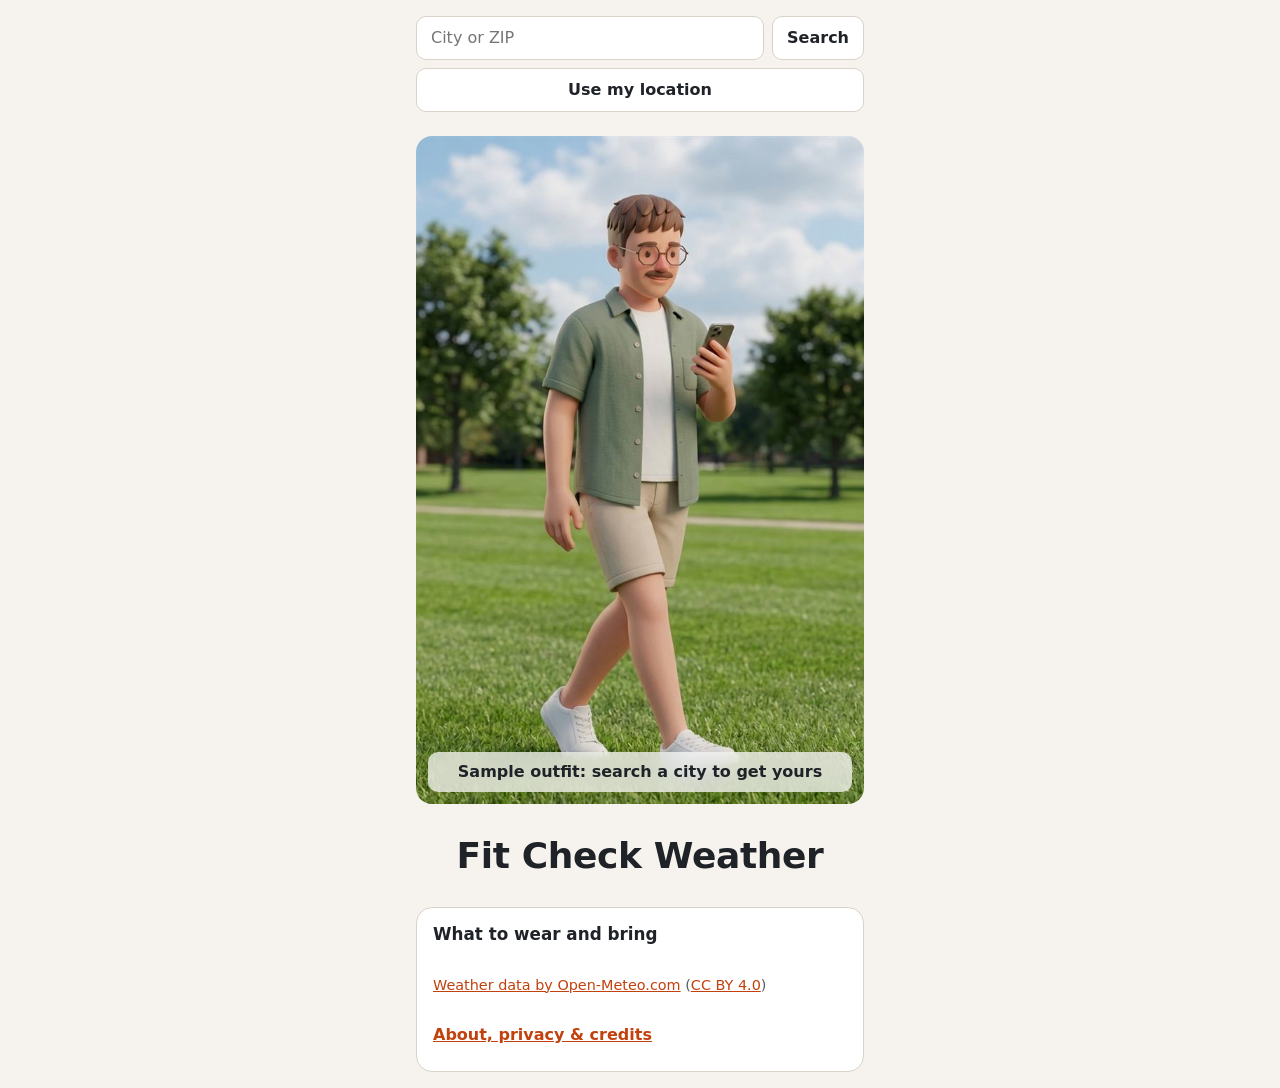
==== index.html @ 18fafe9d "Render the phone main screen from the recommendation state (checkpoint 5) - js/render.js: character," ====
<!doctype html>
<html lang="en">
<head>
  <meta charset="utf-8">
  <meta name="viewport" content="width=device-width, initial-scale=1">
  <title>Fit Check Weather</title>
  <meta name="description" content="What to wear on campus today, based on the live forecast for the hours you're outside.">
  <link rel="icon" href="art/icons/static/clear-day.svg" type="image/svg+xml">
  <link rel="stylesheet" href="css/styles.css">
  <script type="module" src="js/main.js"></script>
</head>
<body>
  <!-- Main screen. Phone order and laptop columns come from spec.md, Screen designs. -->
  <main id="main-screen" class="main-screen">
    <section class="area-location" aria-label="Location">
      <p id="location-name" class="location-name"></p>
      <form id="search-form" class="search-form" role="search">
        <label for="search-input" class="visually-hidden">City or ZIP code</label>
        <input id="search-input" type="search" placeholder="City or ZIP" autocomplete="off" enterkeyhint="search" required>
        <button type="submit">Search</button>
      </form>
      <button id="locate-btn" class="locate-btn" type="button">Use my location</button>
      <p id="location-message" class="location-message" role="status"></p>
      <ul id="place-list" class="place-list" aria-label="Matching places" hidden></ul>
    </section>

    <section class="area-character" aria-label="Outfit">
      <figure class="character-card">
        <img id="character-img" src="img/warm-1-character.jpg" alt="" width="640" height="954">
        <p id="sample-label" class="sample-label" hidden>Sample outfit: search a city to get yours</p>
        <div id="icon-card" class="icon-card" hidden>
          <img id="weather-icon" class="weather-icon" src="" alt="" width="72" height="72">
          <div class="icon-card-text">
            <span id="icon-word" class="icon-word"></span>
            <span id="icon-category" class="icon-category"></span>
          </div>
          <button id="pause-btn" class="pause-btn" type="button" aria-pressed="false" aria-label="Pause icon animation">
            <svg class="pause-glyph" viewBox="0 0 20 20" aria-hidden="true"><rect x="4" y="3" width="4" height="14" rx="1"/><rect x="12" y="3" width="4" height="14" rx="1"/></svg>
            <svg class="play-glyph" viewBox="0 0 20 20" aria-hidden="true"><path d="M5 3l12 7-12 7z"/></svg>
          </button>
        </div>
      </figure>
      <!-- Checkpoint 6: See the fit button -->
    </section>

    <section class="area-window" aria-label="Hours outside">
      <!-- Checkpoint 6: "I'm out from ___ to ___" -->
    </section>

    <section class="area-day" aria-label="Selected day">
      <h1 id="day-name" class="day-name">Fit Check Weather</h1>
      <p id="day-date" class="day-date"></p>
    </section>

    <section id="weather-box" class="area-weather panel" aria-labelledby="weather-heading" hidden>
      <h2 id="weather-heading" class="panel-heading">Weather <span class="units">°F</span></h2>
      <div id="now-line" class="weather-line">
        <span class="line-label">Now</span>
        <img id="now-icon" class="line-icon" src="" alt="" width="40" height="40">
        <span id="now-text"></span>
      </div>
      <div class="weather-line">
        <span id="forecast-label" class="line-label">Forecast</span>
        <span id="forecast-text"></span>
      </div>
      <p class="source">Weather: Open-Meteo</p>
    </section>

    <section class="area-dates" aria-label="Choose a date">
      <!-- Checkpoint 6: date picker -->
    </section>

    <section class="area-extra panel" aria-labelledby="extra-heading">
      <h2 id="extra-heading" class="panel-heading">What to wear and bring</h2>
      <p id="summary-text" class="summary-text"></p>
      <ul id="reminder-list" class="reminder-list"></ul>
      <p class="credit">
        <a href="https://open-meteo.com/">Weather data by Open-Meteo.com</a>
        (<a href="https://creativecommons.org/licenses/by/4.0/">CC BY 4.0</a>)
      </p>
      <button id="info-btn" class="link-btn" type="button">About, privacy &amp; credits</button>
    </section>

    <!-- Announces each new recommendation to screen readers (req. 16) -->
    <p id="announcer" class="visually-hidden" aria-live="polite"></p>
  </main>

  <!-- Info screen, shown in place of the main screen (checkpoint 9) -->
  <section id="info-screen" class="info-screen" hidden></section>
</body>
</html>
---- css/styles.css ----
/* Color and spacing tokens. Dark mode follows the system unless a theme is forced. */
:root {
  --bg: #f6f3ee;
  --surface: #ffffff;
  --text: #1f2328;
  --text-muted: #57606a;
  --accent: #c2410c;
  --border: #d8d2c8;
  --frost: rgba(255, 255, 255, 0.72);
  --radius: 16px;
  --gap: 16px;
  --tap: 44px; /* minimum tap target, req. 15 */
  font-family: system-ui, -apple-system, "Segoe UI", Roboto, sans-serif;
  color-scheme: light dark;
}

@media (prefers-color-scheme: dark) {
  :root:not([data-theme="light"]) {
    --bg: #16181c;
    --surface: #22252b;
    --text: #e8e6e3;
    --text-muted: #a3a8b0;
    --accent: #fb923c;
    --border: #3a3f47;
    --frost: rgba(34, 37, 43, 0.72);
  }
}

:root[data-theme="dark"] {
  --bg: #16181c;
  --surface: #22252b;
  --text: #e8e6e3;
  --text-muted: #a3a8b0;
  --accent: #fb923c;
  --border: #3a3f47;
  --frost: rgba(34, 37, 43, 0.72);
}

*, *::before, *::after { box-sizing: border-box; }

body {
  margin: 0;
  background: var(--bg);
  color: var(--text);
  line-height: 1.5;
}

img { max-width: 100%; height: auto; display: block; }

/* Phone: single column, in the order the markup lists the areas */
.main-screen {
  display: flex;
  flex-direction: column;
  gap: var(--gap);
  max-width: 480px;
  margin: 0 auto;
  padding: var(--gap);
}

.visually-hidden {
  position: absolute; width: 1px; height: 1px; overflow: hidden;
  clip: rect(0 0 0 0); white-space: nowrap;
}

button, input {
  font: inherit;
  color: inherit;
  min-height: var(--tap);
  border-radius: 10px;
  border: 1px solid var(--border);
  background: var(--surface);
  padding: 0 14px;
}

button { cursor: pointer; font-weight: 600; }

:focus-visible { outline: 3px solid var(--accent); outline-offset: 2px; }

/* ---------- Location ---------- */
/* Columns can shrink below their content's natural width (no sideways scroll at 320px, req. 14) */
.main-screen > * { min-width: 0; }
.area-location { display: grid; grid-template-columns: minmax(0, 1fr); gap: 8px; }
.location-name { margin: 0; font-size: 1.25rem; font-weight: 700; }
.location-name:empty { display: none; }
.search-form { display: flex; gap: 8px; }
.search-form input { flex: 1; min-width: 0; }
.location-message { margin: 0; color: var(--accent); }
.location-message:empty { display: none; }
.place-list { list-style: none; margin: 0; padding: 0; display: grid; gap: 6px; }
.place-list button { width: 100%; text-align: left; }

/* ---------- Character card ---------- */
.character-card {
  position: relative;
  margin: 0;
  border-radius: var(--radius);
  overflow: hidden;
  background: var(--surface);
}

/* Sits where the icon card would be (the card is hidden in the sample state) */
.sample-label {
  position: absolute;
  bottom: 12px; left: 12px; right: 12px;
  margin: 0;
  padding: 8px 12px;
  border-radius: 10px;
  background: var(--frost);
  backdrop-filter: blur(12px);
  -webkit-backdrop-filter: blur(12px);
  font-weight: 600;
  text-align: center;
}

/* Frosted card over the lower part of the scene keeps icon and text readable */
.icon-card {
  position: absolute;
  left: 12px; right: 12px; bottom: 12px;
  display: flex;
  align-items: center;
  gap: 12px;
  padding: 10px 12px;
  border-radius: 14px;
  background: var(--frost);
  backdrop-filter: blur(14px);
  -webkit-backdrop-filter: blur(14px);
}
.icon-card[hidden] { display: none; }
.weather-icon { width: 64px; height: 64px; flex: none; }
.icon-card-text { display: grid; flex: 1; min-width: 0; }
.icon-word { font-size: 1.15rem; font-weight: 700; }
.icon-category { color: var(--text-muted); font-weight: 600; }
.pause-btn {
  flex: none;
  width: var(--tap);
  padding: 0;
  display: grid;
  place-items: center;
  background: transparent;
}
.pause-btn svg { width: 20px; height: 20px; fill: currentColor; }
.pause-btn .play-glyph { display: none; }
.pause-btn[aria-pressed="true"] .pause-glyph { display: none; }
.pause-btn[aria-pressed="true"] .play-glyph { display: block; }

/* ---------- Day ---------- */
.area-day { text-align: center; }
.day-name { margin: 0; font-size: 2.25rem; line-height: 1.1; letter-spacing: -0.01em; }
.day-date { margin: 4px 0 0; color: var(--text-muted); font-weight: 600; }
.day-date:empty { display: none; }

/* ---------- Panels: weather summary and extra info ---------- */
.panel {
  background: var(--surface);
  border: 1px solid var(--border);
  border-radius: var(--radius);
  padding: 14px 16px;
}
.panel[hidden] { display: none; }
.panel-heading { margin: 0 0 8px; font-size: 1.05rem; }
.units { color: var(--text-muted); font-weight: 600; }

.weather-line { display: flex; align-items: center; flex-wrap: wrap; gap: 4px 10px; padding: 6px 0; }
.weather-line[hidden] { display: none; }
.line-label { font-weight: 700; min-width: 4.5rem; }
.line-icon { width: 32px; height: 32px; }
.source { margin: 6px 0 0; color: var(--text-muted); font-size: 0.9rem; }

.summary-text { margin: 0 0 10px; }
.summary-text:empty { display: none; }
.reminder-list { list-style: none; margin: 0 0 10px; padding: 0; display: grid; gap: 8px; }
.reminder-list li { display: flex; align-items: center; gap: 10px; }
.reminder-list img { width: 40px; height: 40px; flex: none; }
.credit { margin: 0 0 8px; color: var(--text-muted); font-size: 0.9rem; }
.credit a, .link-btn { color: var(--accent); }
/* Taller hit area for the credit links without changing the line's look (req. 15) */
.credit a { display: inline-block; padding: 12px 0; margin: -12px 0; }
.credit { line-height: 2.75; }
.link-btn { border: 0; background: none; padding: 0; text-decoration: underline; }
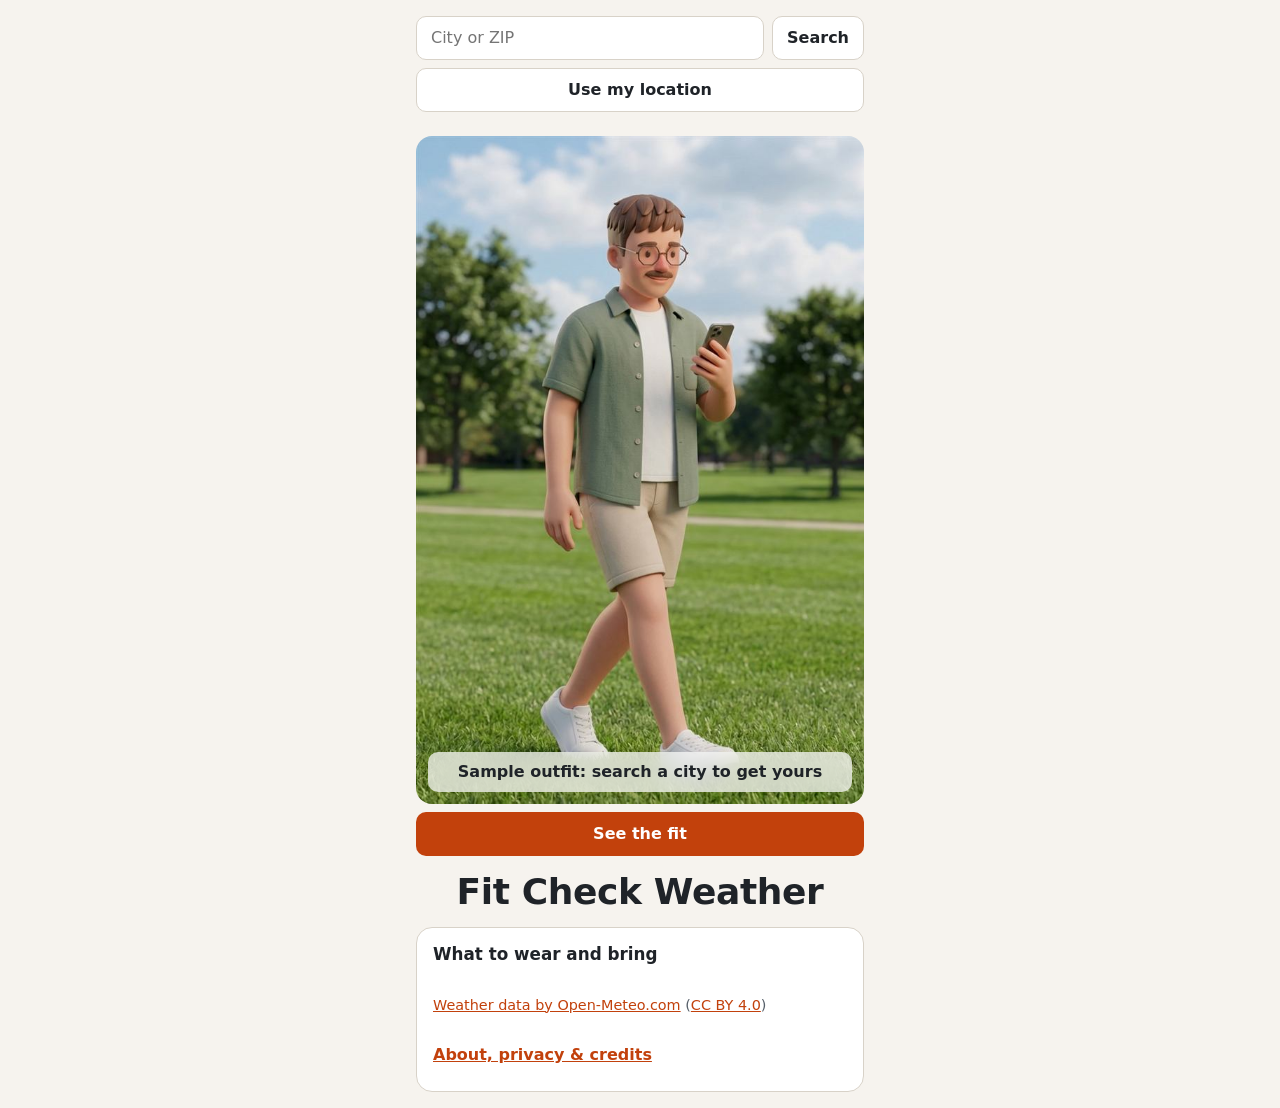
==== commit d96d331c: "Add date picker, out-window control, and See the fit (checkpoint 6) - 7 day buttons (aria-pressed), " ====
--- a/index.html
+++ b/index.html
@@ -40,11 +40,18 @@
           </button>
         </div>
       </figure>
-      <!-- Checkpoint 6: See the fit button -->
+      <button id="fit-btn" class="fit-btn" type="button" hidden>See the fit</button>
     </section>
 
-    <section class="area-window" aria-label="Hours outside">
-      <!-- Checkpoint 6: "I'm out from ___ to ___" -->
+    <section id="window-box" class="area-window" aria-label="Hours outside" hidden>
+      <p class="window-row">
+        <span>I'm out from</span>
+        <label class="visually-hidden" for="window-start">Out from</label>
+        <select id="window-start"></select>
+        <span>to</span>
+        <label class="visually-hidden" for="window-end">Out until</label>
+        <select id="window-end"></select>
+      </p>
     </section>
 
     <section class="area-day" aria-label="Selected day">
@@ -66,8 +73,9 @@
       <p class="source">Weather: Open-Meteo</p>
     </section>
 
-    <section class="area-dates" aria-label="Choose a date">
-      <!-- Checkpoint 6: date picker -->
+    <section id="date-box" class="area-dates" aria-labelledby="dates-heading" hidden>
+      <h2 id="dates-heading" class="visually-hidden">Choose a date</h2>
+      <div id="date-list" class="date-list"></div>
     </section>
 
     <section class="area-extra panel" aria-labelledby="extra-heading">
@@ -85,6 +93,19 @@
     <p id="announcer" class="visually-hidden" aria-live="polite"></p>
   </main>
 
+  <!-- See the fit (req. 11): closes on tap outside, the close button, or Esc -->
+  <dialog id="fit-dialog" class="fit-dialog" aria-labelledby="fit-title">
+    <div class="fit-box">
+      <div class="fit-header">
+        <h2 id="fit-title" class="fit-title">The fit</h2>
+        <button id="fit-close" class="fit-close" type="button" aria-label="Close">
+          <svg viewBox="0 0 20 20" aria-hidden="true"><path d="M5 5l10 10M15 5L5 15" stroke="currentColor" stroke-width="2.2" stroke-linecap="round"/></svg>
+        </button>
+      </div>
+      <img id="fit-img" class="fit-img" src="" alt="" width="640" height="954">
+    </div>
+  </dialog>
+
   <!-- Info screen, shown in place of the main screen (checkpoint 9) -->
   <section id="info-screen" class="info-screen" hidden></section>
 </body>
--- a/css/styles.css
+++ b/css/styles.css
@@ -5,6 +5,7 @@
   --text: #1f2328;
   --text-muted: #57606a;
   --accent: #c2410c;
+  --on-accent: #ffffff;
   --border: #d8d2c8;
   --frost: rgba(255, 255, 255, 0.72);
   --radius: 16px;
@@ -21,6 +22,7 @@
     --text: #e8e6e3;
     --text-muted: #a3a8b0;
     --accent: #fb923c;
+    --on-accent: #1f2328;
     --border: #3a3f47;
     --frost: rgba(34, 37, 43, 0.72);
   }
@@ -32,6 +34,7 @@
   --text: #e8e6e3;
   --text-muted: #a3a8b0;
   --accent: #fb923c;
+  --on-accent: #1f2328;
   --border: #3a3f47;
   --frost: rgba(34, 37, 43, 0.72);
 }
@@ -143,6 +146,69 @@
 .pause-btn[aria-pressed="true"] .pause-glyph { display: none; }
 .pause-btn[aria-pressed="true"] .play-glyph { display: block; }
 
+.fit-btn { width: 100%; margin-top: 8px; background: var(--accent); color: var(--on-accent); border-color: transparent; }
+.fit-btn[hidden] { display: none; }
+
+/* ---------- Out window ---------- */
+.area-window[hidden] { display: none; }
+.window-row {
+  margin: 0;
+  display: flex;
+  flex-wrap: wrap;
+  align-items: center;
+  justify-content: center;
+  gap: 8px;
+  font-weight: 600;
+}
+select {
+  font: inherit;
+  color: inherit;
+  min-height: var(--tap);
+  border-radius: 10px;
+  border: 1px solid var(--border);
+  background: var(--surface);
+  padding: 0 10px;
+}
+
+/* ---------- Date picker: scrolls inside itself when 7 days don't fit ---------- */
+.area-dates[hidden] { display: none; }
+.date-list {
+  display: flex;
+  gap: 4px;
+  overflow-x: auto;
+  scroll-snap-type: x proximity;
+  padding-bottom: 4px;
+}
+.date-btn {
+  flex: 1 0 44px;
+  min-height: 56px;
+  padding: 4px 2px;
+  display: grid;
+  place-items: center;
+  gap: 0;
+  scroll-snap-align: start;
+}
+.date-weekday { font-size: 0.75rem; color: var(--text-muted); font-weight: 600; }
+.date-num { font-size: 1.15rem; }
+.date-btn[aria-pressed="true"] { background: var(--accent); color: var(--on-accent); border-color: transparent; }
+.date-btn[aria-pressed="true"] .date-weekday { color: inherit; }
+
+/* ---------- See the fit overlay ---------- */
+.fit-dialog {
+  border: 0;
+  padding: 0;
+  background: transparent;
+  max-width: min(92vw, 440px);
+  width: 100%;
+}
+.fit-dialog::backdrop { background: rgba(0, 0, 0, 0.6); }
+.fit-box { background: #fff; color: #1f2328; border-radius: var(--radius); padding: 12px; }
+.fit-header { display: flex; align-items: center; justify-content: space-between; gap: 8px; }
+.fit-title { margin: 0 0 0 4px; font-size: 1.1rem; }
+.fit-close { width: var(--tap); padding: 0; display: grid; place-items: center; background: transparent; color: inherit; border-color: #d8d2c8; }
+.fit-close svg { width: 20px; height: 20px; }
+.fit-img { width: 100%; max-height: 75vh; object-fit: contain; }
+
 /* ---------- Day ---------- */
 .area-day { text-align: center; }
 .day-name { margin: 0; font-size: 2.25rem; line-height: 1.1; letter-spacing: -0.01em; }
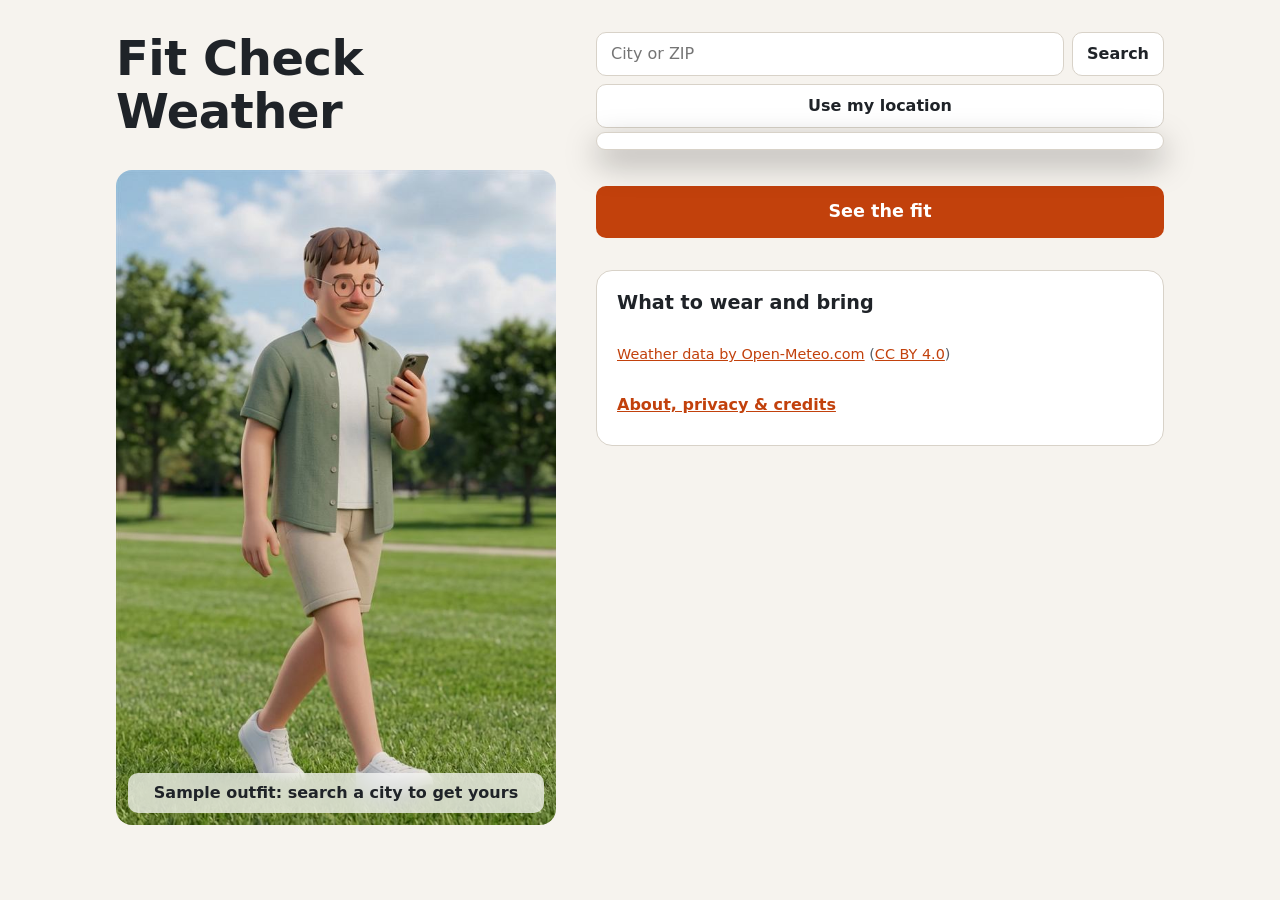
==== commit 117b9929: "Add laptop two-column layout (checkpoint 7) - From 900px: left column day, date picker, character ca" ====
--- a/index.html
+++ b/index.html
@@ -40,8 +40,11 @@
           </button>
         </div>
       </figure>
+    </section>
+
+    <div class="area-fit">
       <button id="fit-btn" class="fit-btn" type="button" hidden>See the fit</button>
-    </section>
+    </div>
 
     <section id="window-box" class="area-window" aria-label="Hours outside" hidden>
       <p class="window-row">
--- a/css/styles.css
+++ b/css/styles.css
@@ -146,7 +146,8 @@
 .pause-btn[aria-pressed="true"] .pause-glyph { display: none; }
 .pause-btn[aria-pressed="true"] .play-glyph { display: block; }
 
-.fit-btn { width: 100%; margin-top: 8px; background: var(--accent); color: var(--on-accent); border-color: transparent; }
+.area-fit { margin-top: -8px; } /* sits close under the card on phone */
+.fit-btn { width: 100%; background: var(--accent); color: var(--on-accent); border-color: transparent; }
 .fit-btn[hidden] { display: none; }
 
 /* ---------- Out window ---------- */
@@ -243,3 +244,64 @@
 .credit a { display: inline-block; padding: 12px 0; margin: -12px 0; }
 .credit { line-height: 2.75; }
 .link-btn { border: 0; background: none; padding: 0; text-decoration: underline; }
+
+/* ---------- Laptop: two columns (spec.md Screen designs) ----------
+   Left: day, date picker, character card.
+   Right: location (moved from under the card so it's visible without scrolling,
+   Developer 2026-10-11), weather summary, See the fit, out window, extra info. */
+@media (min-width: 900px) {
+  .main-screen {
+    max-width: 1080px;
+    display: grid;
+    /* Left column width follows screen height so day, dates, and the whole 2:3 card
+       fit on one screen (230px = day + date picker + padding) */
+    grid-template-columns: clamp(300px, calc((100vh - 230px) * 0.67), 440px) minmax(0, 1fr);
+    grid-template-areas:
+      "day       location"
+      "dates     location"
+      "character weather"
+      "character fit"
+      "character window"
+      "character extra";
+    grid-template-rows: auto auto auto auto auto 1fr;
+    column-gap: 40px;
+    row-gap: var(--gap);
+    align-items: start;
+    padding: 32px var(--gap);
+  }
+  .area-day { grid-area: day; text-align: left; }
+  .area-dates { grid-area: dates; }
+  .area-character { grid-area: character; }
+  .area-location { grid-area: location; }
+  .area-weather { grid-area: weather; }
+  .area-fit { grid-area: fit; margin-top: 0; }
+  .area-window { grid-area: window; }
+  .area-extra { grid-area: extra; }
+
+  .day-name { font-size: 3rem; }
+  .window-row { justify-content: flex-start; font-size: 1.1rem; }
+  .fit-btn { font-size: 1.1rem; min-height: 52px; }
+  .panel { padding: 18px 20px; }
+  .panel-heading { font-size: 1.2rem; }
+
+  /* The larger screen fits all 7 days without scrolling */
+  .date-list { overflow-x: visible; }
+
+  /* Both columns share grid rows, so an in-flow pick list would push the card down.
+     On laptop it floats under the search box instead. */
+  .area-location { position: relative; }
+  .place-list {
+    position: absolute;
+    top: 100%;
+    left: 0; right: 0;
+    z-index: 5;
+    margin-top: 4px;
+    padding: 8px;
+    max-height: 60vh;
+    overflow-y: auto;
+    background: var(--surface);
+    border: 1px solid var(--border);
+    border-radius: var(--radius);
+    box-shadow: 0 12px 32px rgba(0, 0, 0, 0.35);
+  }
+}
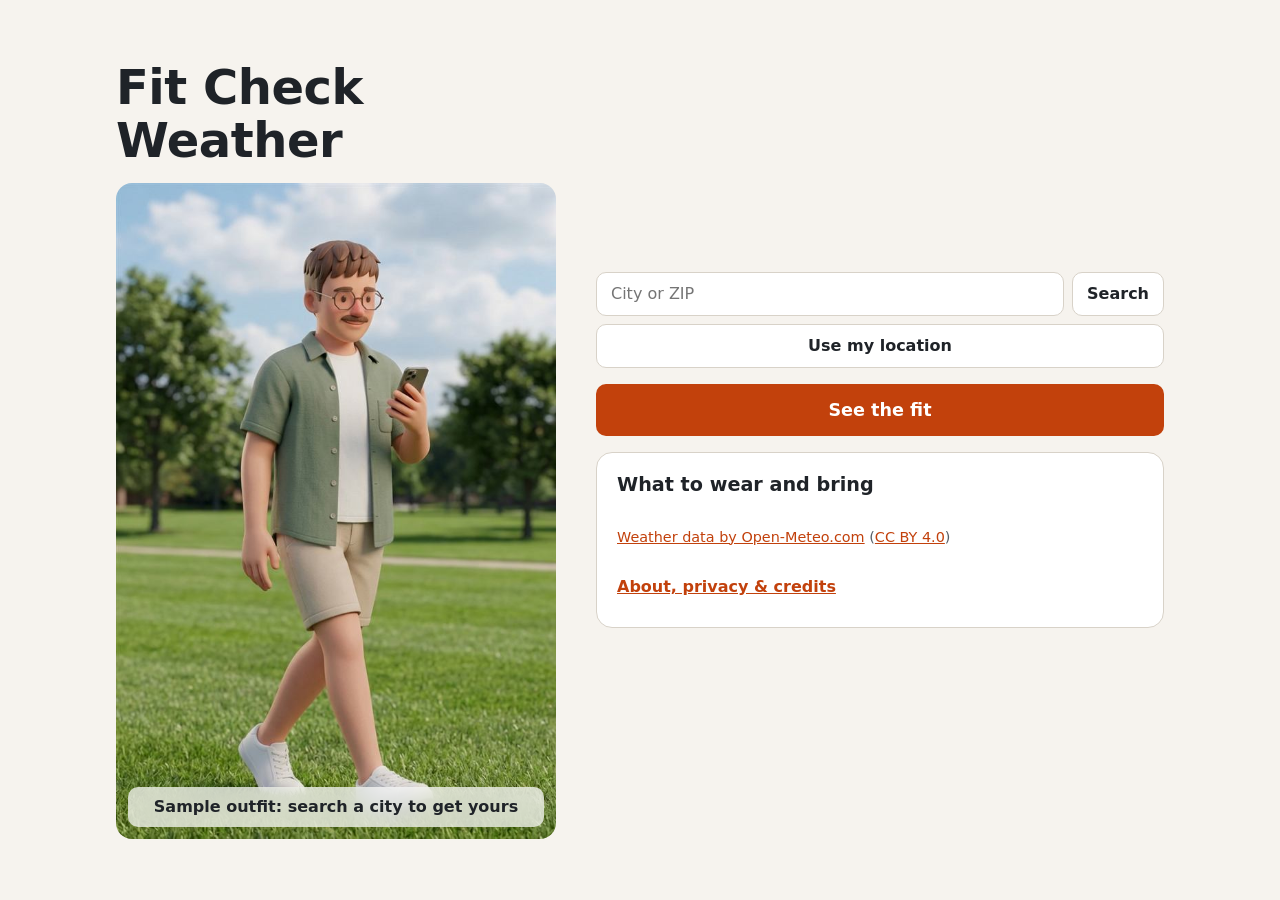
==== commit a15ed9cf: "Center laptop columns vertically; hide empty pick list - index.html: areas grouped into left and rig" ====
--- a/index.html
+++ b/index.html
@@ -10,87 +10,94 @@
   <script type="module" src="js/main.js"></script>
 </head>
 <body>
-  <!-- Main screen. Phone order and laptop columns come from spec.md, Screen designs. -->
+  <!-- Main screen (spec.md, Screen designs).
+       Source order follows the laptop columns: left (day, dates, character), then right
+       (location, weather, See the fit, out window, extra info). On phone the column wrappers
+       dissolve and CSS `order` shows the phone order. -->
   <main id="main-screen" class="main-screen">
-    <section class="area-location" aria-label="Location">
-      <p id="location-name" class="location-name"></p>
-      <form id="search-form" class="search-form" role="search">
-        <label for="search-input" class="visually-hidden">City or ZIP code</label>
-        <input id="search-input" type="search" placeholder="City or ZIP" autocomplete="off" enterkeyhint="search" required>
-        <button type="submit">Search</button>
-      </form>
-      <button id="locate-btn" class="locate-btn" type="button">Use my location</button>
-      <p id="location-message" class="location-message" role="status"></p>
-      <ul id="place-list" class="place-list" aria-label="Matching places" hidden></ul>
-    </section>
+    <div class="col col-left">
+      <section class="area-day" aria-label="Selected day">
+        <h1 id="day-name" class="day-name">Fit Check Weather</h1>
+        <p id="day-date" class="day-date"></p>
+      </section>
 
-    <section class="area-character" aria-label="Outfit">
-      <figure class="character-card">
-        <img id="character-img" src="img/warm-1-character.jpg" alt="" width="640" height="954">
-        <p id="sample-label" class="sample-label" hidden>Sample outfit: search a city to get yours</p>
-        <div id="icon-card" class="icon-card" hidden>
-          <img id="weather-icon" class="weather-icon" src="" alt="" width="72" height="72">
-          <div class="icon-card-text">
-            <span id="icon-word" class="icon-word"></span>
-            <span id="icon-category" class="icon-category"></span>
+      <section id="date-box" class="area-dates" aria-labelledby="dates-heading" hidden>
+        <h2 id="dates-heading" class="visually-hidden">Choose a date</h2>
+        <div id="date-list" class="date-list"></div>
+      </section>
+
+      <section class="area-character" aria-label="Outfit">
+        <figure class="character-card">
+          <img id="character-img" src="img/warm-1-character.jpg" alt="" width="640" height="954">
+          <p id="sample-label" class="sample-label" hidden>Sample outfit: search a city to get yours</p>
+          <div id="icon-card" class="icon-card" hidden>
+            <img id="weather-icon" class="weather-icon" src="" alt="" width="72" height="72">
+            <div class="icon-card-text">
+              <span id="icon-word" class="icon-word"></span>
+              <span id="icon-category" class="icon-category"></span>
+            </div>
+            <button id="pause-btn" class="pause-btn" type="button" aria-pressed="false" aria-label="Pause icon animation">
+              <svg class="pause-glyph" viewBox="0 0 20 20" aria-hidden="true"><rect x="4" y="3" width="4" height="14" rx="1"/><rect x="12" y="3" width="4" height="14" rx="1"/></svg>
+              <svg class="play-glyph" viewBox="0 0 20 20" aria-hidden="true"><path d="M5 3l12 7-12 7z"/></svg>
+            </button>
           </div>
-          <button id="pause-btn" class="pause-btn" type="button" aria-pressed="false" aria-label="Pause icon animation">
-            <svg class="pause-glyph" viewBox="0 0 20 20" aria-hidden="true"><rect x="4" y="3" width="4" height="14" rx="1"/><rect x="12" y="3" width="4" height="14" rx="1"/></svg>
-            <svg class="play-glyph" viewBox="0 0 20 20" aria-hidden="true"><path d="M5 3l12 7-12 7z"/></svg>
-          </button>
-        </div>
-      </figure>
-    </section>
-
-    <div class="area-fit">
-      <button id="fit-btn" class="fit-btn" type="button" hidden>See the fit</button>
+        </figure>
+      </section>
     </div>
 
-    <section id="window-box" class="area-window" aria-label="Hours outside" hidden>
-      <p class="window-row">
-        <span>I'm out from</span>
-        <label class="visually-hidden" for="window-start">Out from</label>
-        <select id="window-start"></select>
-        <span>to</span>
-        <label class="visually-hidden" for="window-end">Out until</label>
-        <select id="window-end"></select>
-      </p>
-    </section>
+    <div class="col col-right">
+      <section class="area-location" aria-label="Location">
+        <p id="location-name" class="location-name"></p>
+        <form id="search-form" class="search-form" role="search">
+          <label for="search-input" class="visually-hidden">City or ZIP code</label>
+          <input id="search-input" type="search" placeholder="City or ZIP" autocomplete="off" enterkeyhint="search" required>
+          <button type="submit">Search</button>
+        </form>
+        <button id="locate-btn" class="locate-btn" type="button">Use my location</button>
+        <p id="location-message" class="location-message" role="status"></p>
+        <ul id="place-list" class="place-list" aria-label="Matching places" hidden></ul>
+      </section>
 
-    <section class="area-day" aria-label="Selected day">
-      <h1 id="day-name" class="day-name">Fit Check Weather</h1>
-      <p id="day-date" class="day-date"></p>
-    </section>
+      <section id="weather-box" class="area-weather panel" aria-labelledby="weather-heading" hidden>
+        <h2 id="weather-heading" class="panel-heading">Weather <span class="units">°F</span></h2>
+        <div id="now-line" class="weather-line">
+          <span class="line-label">Now</span>
+          <img id="now-icon" class="line-icon" src="" alt="" width="40" height="40">
+          <span id="now-text"></span>
+        </div>
+        <div class="weather-line">
+          <span id="forecast-label" class="line-label">Forecast</span>
+          <span id="forecast-text"></span>
+        </div>
+        <p class="source">Weather: Open-Meteo</p>
+      </section>
 
-    <section id="weather-box" class="area-weather panel" aria-labelledby="weather-heading" hidden>
-      <h2 id="weather-heading" class="panel-heading">Weather <span class="units">°F</span></h2>
-      <div id="now-line" class="weather-line">
-        <span class="line-label">Now</span>
-        <img id="now-icon" class="line-icon" src="" alt="" width="40" height="40">
-        <span id="now-text"></span>
+      <div class="area-fit">
+        <button id="fit-btn" class="fit-btn" type="button" hidden>See the fit</button>
       </div>
-      <div class="weather-line">
-        <span id="forecast-label" class="line-label">Forecast</span>
-        <span id="forecast-text"></span>
-      </div>
-      <p class="source">Weather: Open-Meteo</p>
-    </section>
 
-    <section id="date-box" class="area-dates" aria-labelledby="dates-heading" hidden>
-      <h2 id="dates-heading" class="visually-hidden">Choose a date</h2>
-      <div id="date-list" class="date-list"></div>
-    </section>
+      <section id="window-box" class="area-window" aria-label="Hours outside" hidden>
+        <p class="window-row">
+          <span>I'm out from</span>
+          <label class="visually-hidden" for="window-start">Out from</label>
+          <select id="window-start"></select>
+          <span>to</span>
+          <label class="visually-hidden" for="window-end">Out until</label>
+          <select id="window-end"></select>
+        </p>
+      </section>
 
-    <section class="area-extra panel" aria-labelledby="extra-heading">
-      <h2 id="extra-heading" class="panel-heading">What to wear and bring</h2>
-      <p id="summary-text" class="summary-text"></p>
-      <ul id="reminder-list" class="reminder-list"></ul>
-      <p class="credit">
-        <a href="https://open-meteo.com/">Weather data by Open-Meteo.com</a>
-        (<a href="https://creativecommons.org/licenses/by/4.0/">CC BY 4.0</a>)
-      </p>
-      <button id="info-btn" class="link-btn" type="button">About, privacy &amp; credits</button>
-    </section>
+      <section class="area-extra panel" aria-labelledby="extra-heading">
+        <h2 id="extra-heading" class="panel-heading">What to wear and bring</h2>
+        <p id="summary-text" class="summary-text"></p>
+        <ul id="reminder-list" class="reminder-list"></ul>
+        <p class="credit">
+          <a href="https://open-meteo.com/">Weather data by Open-Meteo.com</a>
+          (<a href="https://creativecommons.org/licenses/by/4.0/">CC BY 4.0</a>)
+        </p>
+        <button id="info-btn" class="link-btn" type="button">About, privacy &amp; credits</button>
+      </section>
+    </div>
 
     <!-- Announces each new recommendation to screen readers (req. 16) -->
     <p id="announcer" class="visually-hidden" aria-live="polite"></p>
--- a/css/styles.css
+++ b/css/styles.css
@@ -80,8 +80,21 @@
 :focus-visible { outline: 3px solid var(--accent); outline-offset: 2px; }
 
 /* ---------- Location ---------- */
-/* Columns can shrink below their content's natural width (no sideways scroll at 320px, req. 14) */
-.main-screen > * { min-width: 0; }
+/* Phone: the column wrappers dissolve, so every area is one item in a single column,
+   shown in the phone order from spec.md (location, character, See the fit, out window,
+   day, weather, date picker, extra info). */
+.col { display: contents; }
+.area-location { order: 1; }
+.area-character { order: 2; }
+.area-fit { order: 3; }
+.area-window { order: 4; }
+.area-day { order: 5; }
+.area-weather { order: 6; }
+.area-dates { order: 7; }
+.area-extra { order: 8; }
+
+/* Areas can shrink below their content's natural width (no sideways scroll at 320px, req. 14) */
+.main-screen > *, .col > * { min-width: 0; }
 .area-location { display: grid; grid-template-columns: minmax(0, 1fr); gap: 8px; }
 .location-name { margin: 0; font-size: 1.25rem; font-weight: 700; }
 .location-name:empty { display: none; }
@@ -90,6 +103,7 @@
 .location-message { margin: 0; color: var(--accent); }
 .location-message:empty { display: none; }
 .place-list { list-style: none; margin: 0; padding: 0; display: grid; gap: 6px; }
+.place-list[hidden] { display: none; }
 .place-list button { width: 100%; text-align: left; }
 
 /* ---------- Character card ---------- */
@@ -250,33 +264,23 @@
    Right: location (moved from under the card so it's visible without scrolling,
    Developer 2026-10-11), weather summary, See the fit, out window, extra info. */
 @media (min-width: 900px) {
+  /* Two independent columns, centered against each other vertically (Developer, 2026-10-11) */
   .main-screen {
     max-width: 1080px;
-    display: grid;
-    /* Left column width follows screen height so day, dates, and the whole 2:3 card
-       fit on one screen (230px = day + date picker + padding) */
-    grid-template-columns: clamp(300px, calc((100vh - 230px) * 0.67), 440px) minmax(0, 1fr);
-    grid-template-areas:
-      "day       location"
-      "dates     location"
-      "character weather"
-      "character fit"
-      "character window"
-      "character extra";
-    grid-template-rows: auto auto auto auto auto 1fr;
-    column-gap: 40px;
-    row-gap: var(--gap);
-    align-items: start;
+    min-height: 100vh;
+    flex-direction: row;
+    align-items: center;
+    gap: 40px;
     padding: 32px var(--gap);
   }
-  .area-day { grid-area: day; text-align: left; }
-  .area-dates { grid-area: dates; }
-  .area-character { grid-area: character; }
-  .area-location { grid-area: location; }
-  .area-weather { grid-area: weather; }
-  .area-fit { grid-area: fit; margin-top: 0; }
-  .area-window { grid-area: window; }
-  .area-extra { grid-area: extra; }
+  .col { display: flex; flex-direction: column; gap: var(--gap); }
+  .col > * { order: 0; } /* source order inside each column; phone `order` doesn't apply */
+  /* Left column width follows screen height so day, dates, and the whole 2:3 card
+     fit on one screen (230px = day + date picker + padding) */
+  .col-left { flex: 0 0 clamp(300px, calc((100vh - 230px) * 0.67), 440px); }
+  .col-right { flex: 1 1 0; min-width: 0; }
+  .area-day { text-align: left; }
+  .area-fit { margin-top: 0; }
 
   .day-name { font-size: 3rem; }
   .window-row { justify-content: flex-start; font-size: 1.1rem; }
@@ -287,8 +291,8 @@
   /* The larger screen fits all 7 days without scrolling */
   .date-list { overflow-x: visible; }
 
-  /* Both columns share grid rows, so an in-flow pick list would push the card down.
-     On laptop it floats under the search box instead. */
+  /* An in-flow pick list would lengthen the right column and shift both centered
+     columns. On laptop it floats under the search box instead. */
   .area-location { position: relative; }
   .place-list {
     position: absolute;
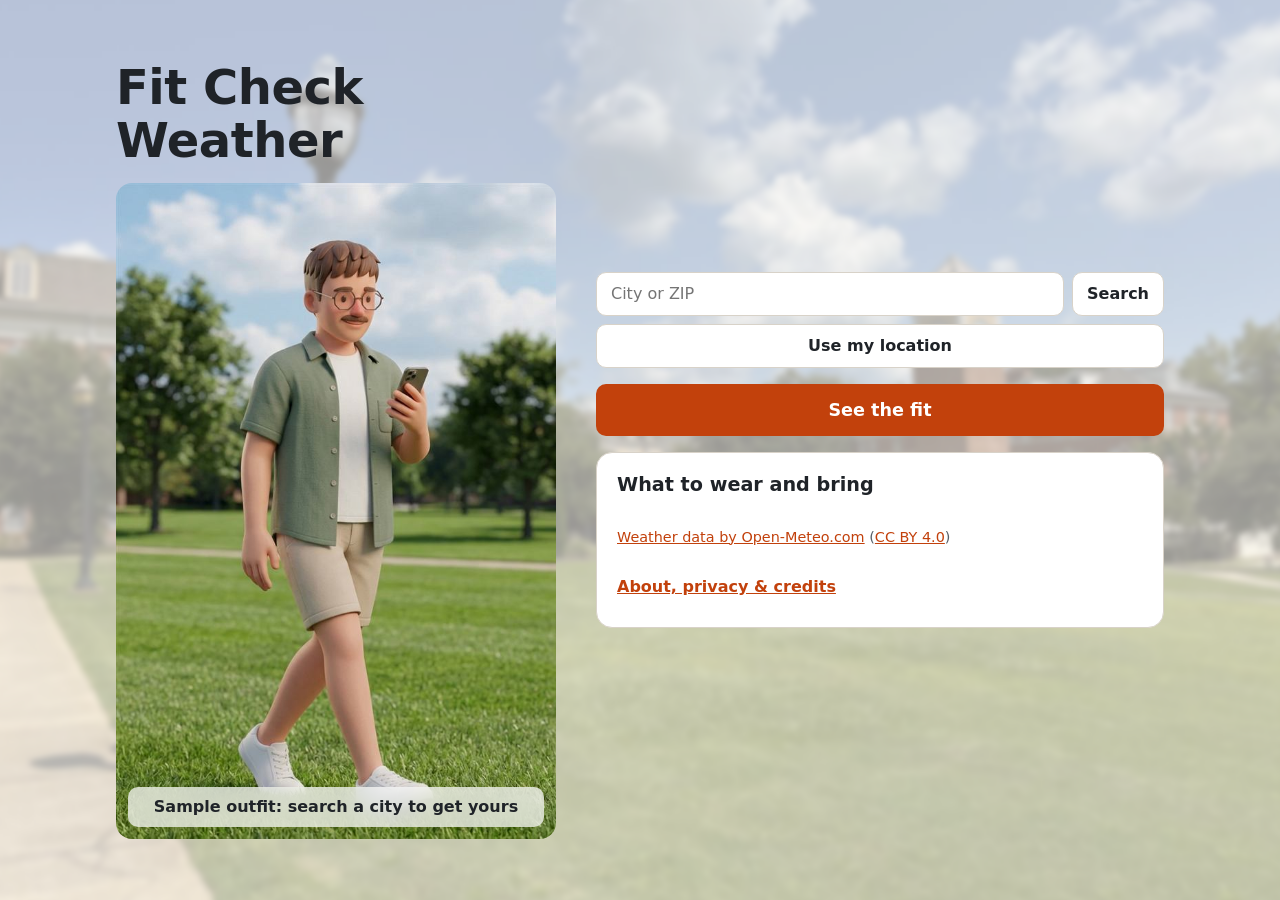
==== commit 2321df63: "Add full-screen weather background photos - img/bg/: 7 Wikimedia Commons photos (4 CC0, 3 CC BY), 16" ====
--- a/index.html
+++ b/index.html
@@ -10,6 +10,8 @@
   <script type="module" src="js/main.js"></script>
 </head>
 <body>
+  <!-- Full-screen weather photo behind everything; decorative, so hidden from screen readers -->
+  <div id="backdrop" class="backdrop" aria-hidden="true"></div>
   <!-- Main screen (spec.md, Screen designs).
        Source order follows the laptop columns: left (day, dates, character), then right
        (location, weather, See the fit, out window, extra info). On phone the column wrappers
--- a/css/styles.css
+++ b/css/styles.css
@@ -8,6 +8,7 @@
   --on-accent: #ffffff;
   --border: #d8d2c8;
   --frost: rgba(255, 255, 255, 0.72);
+  --scrim: rgba(246, 243, 238, 0.62);
   --radius: 16px;
   --gap: 16px;
   --tap: 44px; /* minimum tap target, req. 15 */
@@ -25,6 +26,7 @@
     --on-accent: #1f2328;
     --border: #3a3f47;
     --frost: rgba(34, 37, 43, 0.72);
+    --scrim: rgba(22, 24, 28, 0.66);
   }
 }
 
@@ -37,6 +39,7 @@
   --on-accent: #1f2328;
   --border: #3a3f47;
   --frost: rgba(34, 37, 43, 0.72);
+  --scrim: rgba(22, 24, 28, 0.66);
 }
 
 *, *::before, *::after { box-sizing: border-box; }
@@ -309,3 +312,21 @@
     box-shadow: 0 12px 32px rgba(0, 0, 0, 0.35);
   }
 }
+
+/* ---------- Full-screen weather background (Developer, 2026-10-11) ----------
+   Photo is blurred slightly and covered by a scrim in the page color, so text that
+   sits directly on it (day name, out window, location name) keeps its contrast. */
+.backdrop {
+  position: fixed;
+  inset: 0;
+  z-index: -1;
+  background: var(--bg) center / cover no-repeat;
+  filter: blur(3px);
+  transform: scale(1.04); /* hides the blurred edges */
+}
+.backdrop::after {
+  content: "";
+  position: absolute;
+  inset: 0;
+  background: var(--scrim);
+}
